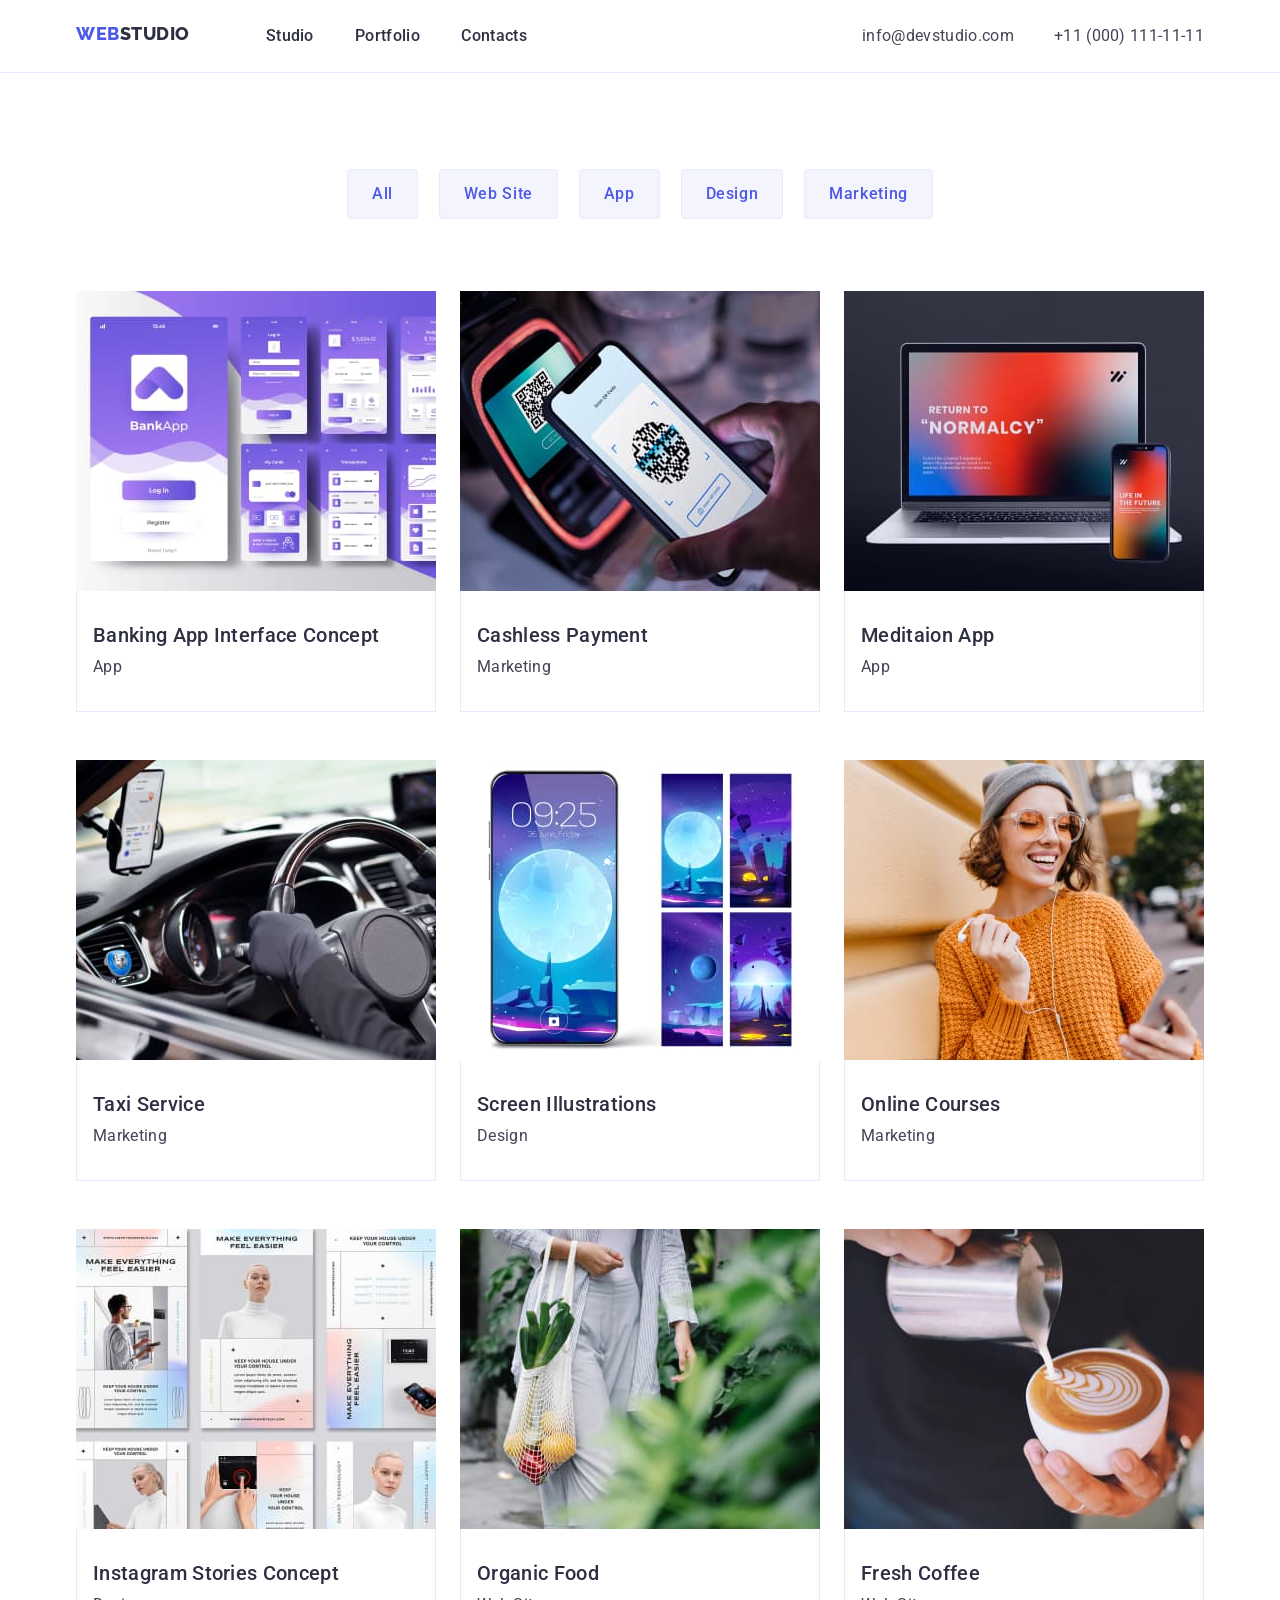
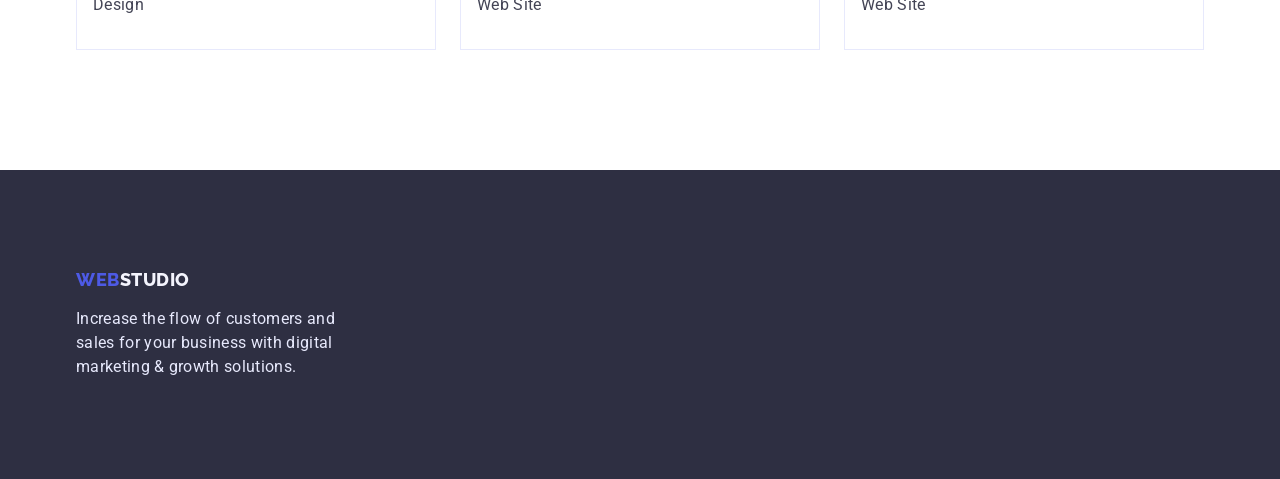
==== portfolio.html @ d08683b4 "Initial commit" ====
<!DOCTYPE html>
<html lang="en">
<head>
    <meta charset="UTF-8">
    <meta http-equiv="X-UA-Compatible" content="IE=edge">
    <meta name="viewport" content="width=device-width, initial-scale=1.0">
    <title>Document</title>
    <link rel="preconnect" href="https://fonts.googleapis.com">
    <link rel="preconnect" href="https://fonts.gstatic.com" crossorigin>
    <link
        href="https://fonts.googleapis.com/css2?family=Montserrat:wght@400;500;600&family=Raleway:wght@800&family=Roboto:wght@400;500;700;900&display=swap"
        rel="stylesheet">
    <link rel="stylesheet" href="https://cdn.jsdelivr.net/npm/modern-normalize@1.1.0/modern-normalize.min.css">
    <link rel="stylesheet" href="./css/style.css">
</head>
<body>
    <header class="header">
        <div class="container">
            <nav class="nav-container">
                <a class="logo" href="./index.html"><span>Web</span>Studio</a>
                <ul class="site-nav list link-container">
                    <li><a class="chapter" href="">Studio</a></li>
                    <li><a class="chapter" href="./portfolio.html">Portfolio</a></li>
                    <li><a class="chapter" href="">Contacts</a></li>
                </ul>
            </nav>
            <address class="contacts">
                <ul class="contacts-container list">
                    <li><a class="mail" href="mailto:info@devstudio.com">info@devstudio.com</a></li>
                    <li><a class="tel" href="tel:+110001111111">+11 (000) 111-11-11</a></li>
                </ul>
            </address>
        </div>
    </header>
    <main>
        <section class="section-portfolio">
            <!--Our projects-->
            <h1 class="visually-hidden">Our projects</h1>
            <ul class="filter list container-btn">
                <li><button class="radio-filter" type="button">All</button></li>
                <li><button class="radio-filter" type="button">Web Site</button></li>
                <li><button class="radio-filter" type="button">App</button></li>
                <li><button class="radio-filter" type="button">Design</button></li>
                <li><button class="radio-filter" type="button">Marketing</button></li>
            </ul>
            <div class="container">  
                <ul  class="reference list works-list">
                    <li class="reference">
                        <a class="reference-item" href="">
                            <img src="./images/banking.jpg" alt="banking app" width="360">
                            <div class="card-content">
                                <h2 class="reference-name">Banking App Interface Concept</h2>
                                <p class="reference-type">App</p>
                            </div>
                        </a>
                    </li>
                    <li class="reference">
                        <a class="reference-item" href="">
                            <img src="./images/payment.jpg" alt="payment with phone" width="360">
                            <div class="card-content">
                                <h2 class="reference-name">Cashless Payment</h2>
                                <p class="reference-type">Marketing</p>
                            </div>
                        </a>
                    </li>
                    <li class="reference">
                        <a class="reference-item" href="">
                            <img src="./images/meditation.jpg" alt="maditation app" width="360">
                            <div class="card-content">
                                <h2 class="reference-name">Meditaion App</h2>
                                <p class="reference-type">App</p>
                            </div>
                        </a>
                    </li>
                    <li class="reference">
                        <a class="reference-item" href="">
                            <img src="./images/taxi.jpg" alt="taxi" width="360">
                            <div class="card-content">
                                <h2 class="reference-name">Taxi Service</h2>
                                <p class="reference-type">Marketing</p>
                            </div>
                        </a>
                    </li>
                    <li class="reference">
                        <a class="reference-item" href="">
                            <img src="./images/screen.jpg" alt="phone screen" width="360">
                            <div class="card-content">
                                <h2 class="reference-name">Screen Illustrations</h2>
                                <p class="reference-type">Design</p>
                            </div>
                        </a>
                    </li>
                    <li class="reference">
                        <a class="reference-item" href="">
                            <img src="./images/courses.jpg" alt="student" width="360">
                            <div class="card-content">
                                <h2 class="reference-name">Online Courses</h2>
                                <p class="reference-type">Marketing</p>
                            </div>
                        </a>
                    </li>
                    <li class="reference">
                        <a class="reference-item" href="">
                            <img src="./images/instagram.jpg" alt="instagram" width="360">
                            <div class="card-content">
                                <h2 class="reference-name">Instagram Stories Concept</h2>
                                <p class="reference-type">Design</p>
                            </div>
                        </a>
                    </li>
                    <li class="reference">
                        <a class="reference-item" href="">
                            <img src="./images/food.jpg" alt="purchase" width="360">
                            <div class="card-content">
                                <h2 class="reference-name">Organic Food</h2>
                                <p class="reference-type">Web Site</p>
                            </div>
                        </a>
                    </li>
                    <li class="reference">
                        <a class="reference-item" href="">
                            <img src="./images/coffee.jpg" alt="cup of coffee" width="360">
                            <div class="card-content">
                                <h2 class="reference-name">Fresh Coffee</h2>
                                <p class="reference-type">Web Site</p>
                            </div>
                        </a>
                    </li>
                </ul>
            </div>
        </section>
    </main>
    <footer class="portfolio-footer">
        <div class="container footer-container">
            <a class="logo footer" href="./index.html"><span>Web</span>Studio</a>
            <p class="footer-text">Increase the flow of customers and sales for your business with digital marketing
                & growth solutions.</p>
        </div>
    </footer>
</body>
</html>
---- css/style.css ----
/* general settings */

html {
    box-sizing: border-box;
}

*,
*::after,
*::before {
    box-sizing: inherit;
}

:root {
    --iris: #4D5AE5;
    --ocean: #404BBF;
    --green: #31D0AA;
    --cloud: #F4F4FD;
    --navy-blue: #2E2F42;
    --slate: #434455;
    --light-slate: #8E8F99;
    --cornflower: #E7E9FC;
    --white: #FFFFFF;
    --navy-blue-modal: #2E2F42;
    --grey: #2E2F42;

    --card-set-gap: 24px;
    --card-set-gap-top: 48px;v
}
body {
    background-color: var(--white);
    color: var(--slate);
    font-family: Roboto, sans-serif;
    letter-spacing: 0.02em;
}
.list {
    padding: 0;
    margin: 0 auto 0 auto;
    list-style-type: none;
}

img {
    display: block;
    min-width: 100%;
    height: auto;
}

.container {
    display: flex;
    margin-left: auto;
    margin-right: auto;
    width: 1158px;
    justify-content: space-between;
    padding-left: 15px;
    padding-right: 15px;
}

/* header */

.header {
    border-bottom: 1px solid var(--cornflower);
    padding-top: 24px;
    padding-bottom: 24px;
}

.logo {
    color: var(--navy-blue);
    font-family: 'Raleway';
    font-weight: 800;
    font-size: 18px;
    line-height: 1.14;
    letter-spacing: 0.03em;
    text-transform: uppercase;
    text-decoration: none;
}
.logo span {
    color: var(--iris);
}
.chapter {
    font-weight: 500;
    font-size: 16px;
    line-height: 1.5;
    color: var(--navy-blue);
    text-decoration: none;
}
.site-nav .chapter:active,
.site-nav .chapter:hover,
.site-nav .chapter:focus {
    color: var(--ocean);
}

.mail, .tel {
    font-style: normal;
    font-weight: 400;
    font-size: 16px;
    line-height: 1.5;
    color: inherit;
    text-decoration: none;
}
.mail:hover,
.mail:focus,
.tel:hover,
.tel:focus {
    color: var(--ocean);
}

.nav-container {
    display: flex;
}

.link-container {
    min-width: 261px;
    display: flex;
    justify-content: space-between;
    margin-left: 76px;
}

.contacts-container {
    display: flex;
    margin-left: auto;
}

.mail {
    margin-right: 40px;
    flex-basis: auto;
}

.tel {
    flex-basis: auto;
}

/* hero */

.hero {
    background: #2E2F42;
    color: var(--white);
    padding-top: 188px;
    padding-bottom: 188px;
}

.hero-container {
    flex-direction: column;
}

.hero-title {
    font-weight: 700;
    font-size: 56px;
    line-height: 1.07;
    text-align: center;
    margin-left: auto;
    margin-right: auto;
    margin-top: 0px;
    margin-bottom: 48px;
}

.hero-button {
    background: #4D5AE5;
    font-weight: 500;
    font-size: 16px;
    line-height: 1.5;
    letter-spacing: 0.04em;
    color: inherit;
    min-width: 169px;
    padding: 16px 32px;
    box-shadow: 0px 4px 4px rgba(0, 0, 0, 0.15);
    border-radius: 4px;
    border: none;
    cursor: pointer;
    align-items: center;
    margin-left: auto;
    margin-right: auto;
}

.hero-button:hover {
    background: var(--ocean);}

/* what we are */

.section {
    padding-top: 120px;
    padding-bottom: 120px;
}

.visually-hidden {
    position: absolute;
    white-space: nowrap;
    width: 1px;
    height: 1px;
    overflow: hidden;
    border: 0;
    padding: 0;
    clip: rect(0 0 0 0);
    clip-path: inset(50%);
    margin: -1px;
}

.section-title {
    margin-top: 0;
    margin-bottom: 72px;
    color: var(--navy-blue);
    font-weight: 700;
    font-size: 36px;
    line-height: 1.11;
    text-align: center;
    letter-spacing: 0.02em;
    text-transform: capitalize;
}

.qualities-list {
    padding-top: 0;
}

.quality-title {
    font-weight: 500;
    font-size: 20px;
    line-height: 1.2;
    color: var(--navy-blue);
    margin-top: 0;
    margin-bottom: 8px;
}
.quality.text {
    font-size: 16px;
    line-height: 1.5;
    margin-top: 0;
    margin-bottom: 0;
}

.qualities-list > .qualities:last-child{
    margin-right: 0;
}

/* What are we doing & Team*/

.products-container {
    flex-direction: column;
}

.products.list {
    display: flex;
    flex-wrap: wrap;
    justify-content: space-between;
    margin-left: calc(-1 * var(--card-set-gap));
    margin-top: calc(-1 * var(--card-set-gap));
}

.products-item {
    flex-basis: calc(100% / 3 - var(--card-set-gap));

    outline-offset: 1px solid var(--cornflower);
    margin-left: var(--card-set-gap);
    margin-top: var(--card-set-gap);
}

/* our team */

.team {
    margin-top: 120px;
}

.team-container {
    flex-direction: column;
    padding-top: 120px;
    padding-bottom: 120px;
}

.team.list {
    display: flex;
    justify-content: space-between;
    margin-left: calc(-1 * var(--card-set-gap));
    margin-top: calc(-1 * var(--card-set-gap-top));
}

.member {
    margin-left: var(--card-set-gap);
    margin-top: var(--card-set-gap-top);
    background-color: var(--white);
    flex-basis: calc(100% / 4 - var(--card-set-gap));
    box-shadow: 0px 1px 6px rgba(46, 47, 66, 0.08),
        0px 1px 1px rgba(46, 47, 66, 0.16), 0px 2px 1px rgba(46, 47, 66, 0.08);
    border-radius: 0px 0px 4px 4px;
}

.name {
    margin-top: 0;
    margin-bottom: 8px;
    color: var(--navy-blue);
    font-weight: 500;
    font-size: 20px;
    line-height: 1.2;
    letter-spacing: 0.02em;
    text-align: center;
}

.profession {
    margin-top: 0;
    margin-bottom: 0;
    text-align: center;
    font-size: 16px;
    line-height: 1.5;
}


/* footer */

.footer-text {
    padding-top: 0;
    padding-bottom: 0;
    margin-top: 16;
    margin-bottom: 0;
    color: var(--cornflower);
    font-size: 16px;
    line-height: 1.5;
    letter-spacing: 0.02em;
    width: 264px;
}

.footer-container {
    flex-direction: column;
    justify-content: space-around;
    flex-basis: auto;
}

.main-footer,
.portfolio-footer {
    background: #2E2F42;
    padding-top: 100px;
    padding-bottom: 100px;
}
.logo.footer {
    color: var(--cloud);
}

/* portfolio */

.section-portfolio {
    padding-top: 96px;
    padding-bottom: 120px;
}

/* portfolio filter */

.radio-filter {
    display: inline-block;
    padding: 12px 24px;
    font-family: inherit;
    font-weight: 500;
    line-height: 1.5;
    text-align: center;
    letter-spacing: 0.04em;
    color: var(--iris);
    background: var(--cloud);
    cursor: pointer;
    align-items: center;
    text-align: center;
    border: 1px solid #e7e9fc;
    border-radius: 4px;
}

.radio-filter:hover,
.radio-filter:focus {
    color: var(--white);
    background-color: var(--ocean);
}

/* our projects */

.container-btn {
    display: flex;
    justify-content: space-between;
    margin-left: auto;
    margin-right: auto;
    width: 586px;
    margin-bottom: 72px;
}

.reference-item {
    text-decoration: none;
    color: inherit;
}

.card-content {
    border: 1px solid var(--cornflower);
    border-top: hidden;
    padding: 32px 16px;
}

.reference-name {
    font-weight: 500;
    font-size: 20px;
    line-height: 1.2;
    color: var(--navy-blue);
    margin-top: 0;
    margin-bottom: 8px;
}

.reference-type {
    font-size: 16px;
    line-height: 1.5;
    margin-top: 0;
    margin-bottom: 0;
}

.works-list {
    display: flex;
    flex-wrap: wrap;
    justify-content: space-between;
    margin-left: calc(-1 * var(--card-set-gap));
    margin-top: calc(-1 * var(--card-set-gap-top));
}

.works-list>.reference {
    flex-basis: calc(100% / 3 - var(--card-set-gap));

    margin-left: var(--card-set-gap);
    margin-top: var(--card-set-gap-top);
}
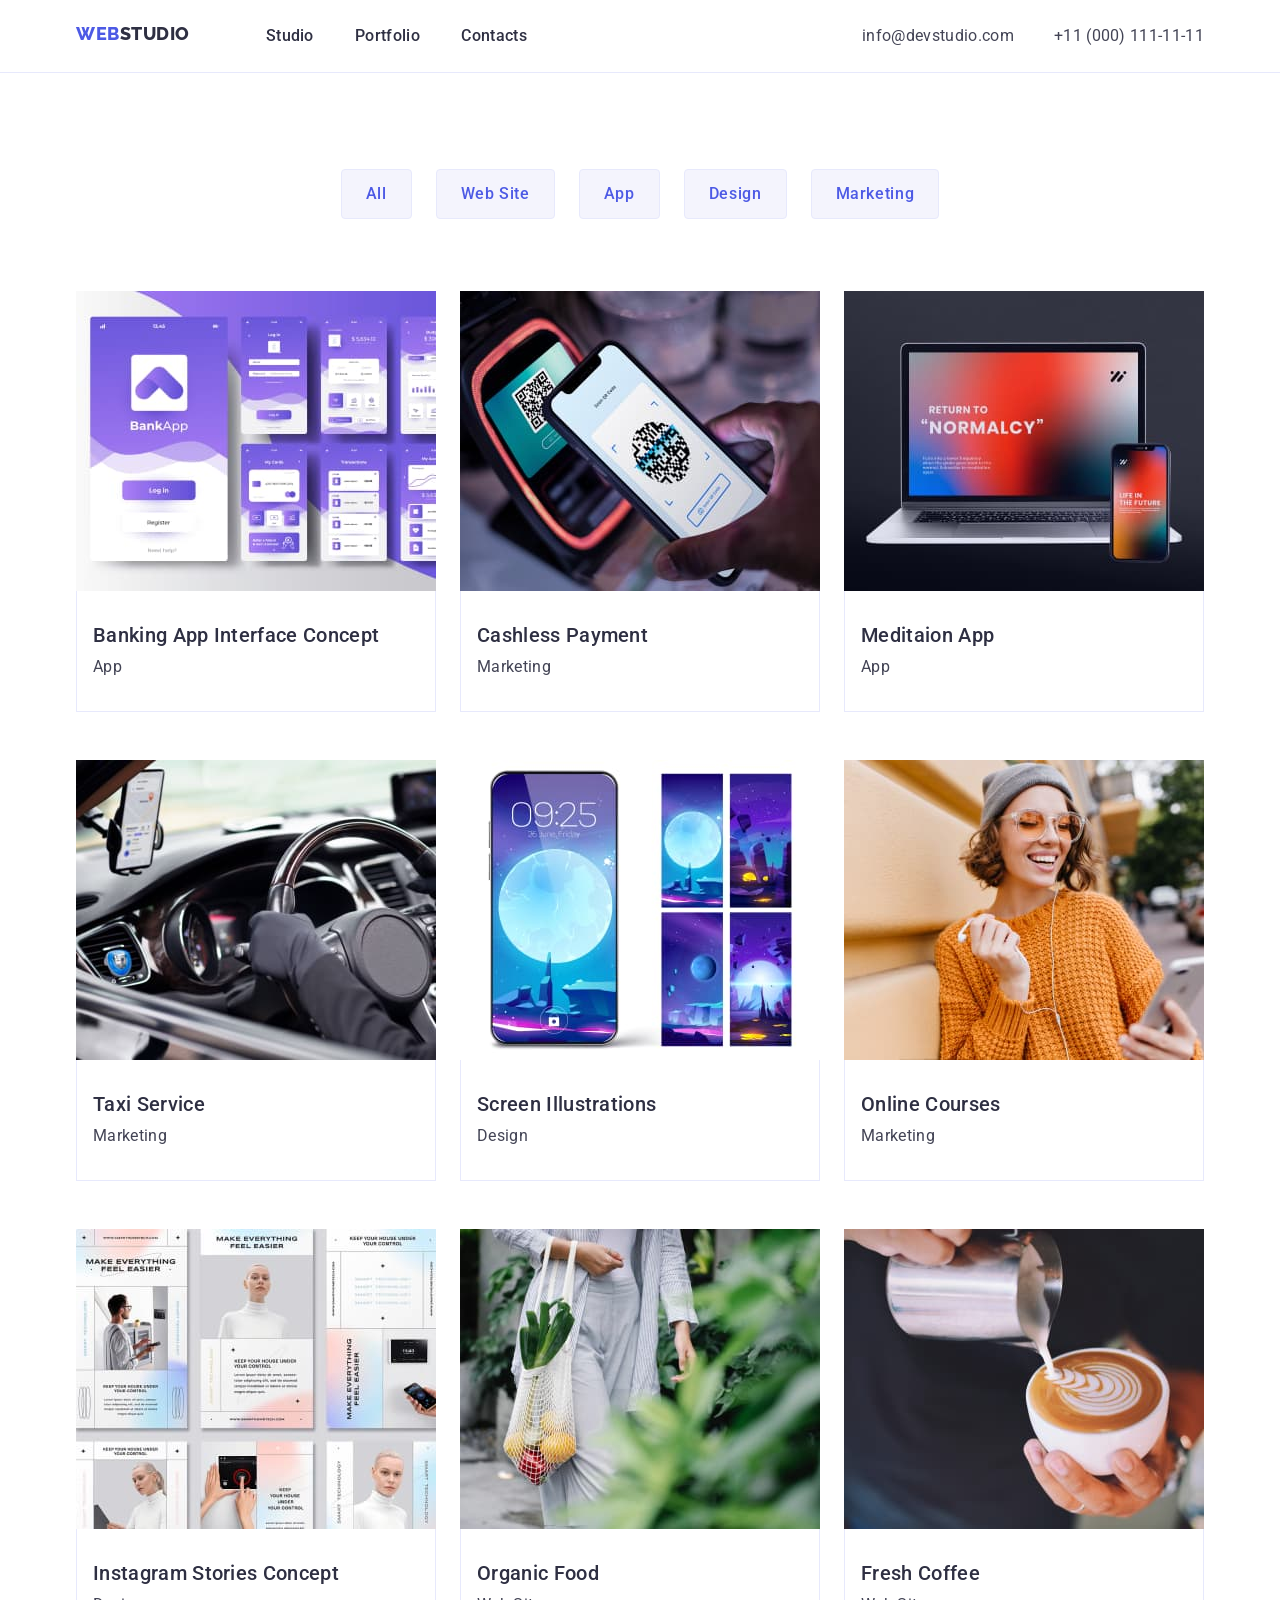
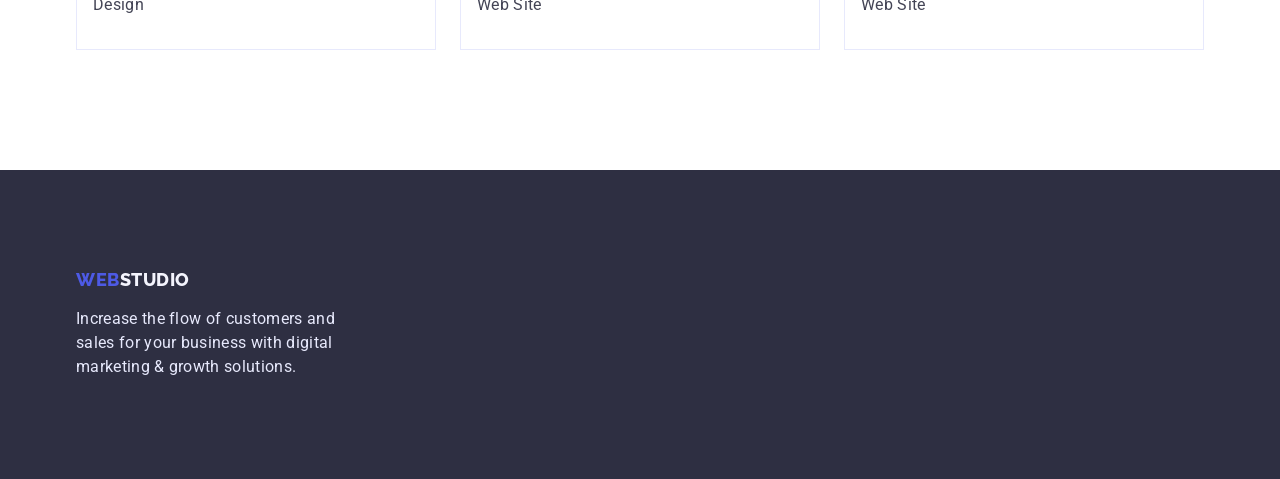
==== commit 7523aca1: "HW3 update" ====
--- a/portfolio.html
+++ b/portfolio.html
@@ -15,7 +15,7 @@
 </head>
 <body>
     <header class="header">
-        <div class="container">
+        <div class="container  style">
             <nav class="nav-container">
                 <a class="logo" href="./index.html"><span>Web</span>Studio</a>
                 <ul class="site-nav list link-container">
--- a/css/style.css
+++ b/css/style.css
@@ -45,13 +45,17 @@
 }
 
 .container {
-    display: flex;
     margin-left: auto;
     margin-right: auto;
     width: 1158px;
-    justify-content: space-between;
     padding-left: 15px;
     padding-right: 15px;
+    
+    justify-content: space-between;
+}
+
+.style {
+    display: flex;
 }
 
 /* header */
@@ -135,6 +139,7 @@
     color: var(--white);
     padding-top: 188px;
     padding-bottom: 188px;
+    text-align: center;
 }
 
 .hero-container {
@@ -150,6 +155,7 @@
     margin-right: auto;
     margin-top: 0px;
     margin-bottom: 48px;
+    width: 494px;
 }
 
 .hero-button {
@@ -177,7 +183,7 @@
 
 .section {
     padding-top: 120px;
-    padding-bottom: 120px;
+    display: flex;
 }
 
 .visually-hidden {
@@ -193,6 +199,10 @@
     margin: -1px;
 }
 
+.main-qualities {
+    display: flex;
+}
+
 .section-title {
     margin-top: 0;
     margin-bottom: 72px;
@@ -207,6 +217,13 @@
 
 .qualities-list {
     padding-top: 0;
+    margin: 0;
+    display: flex;
+    gap: 24px;
+}
+
+.quality-item {
+    max-width: 264px;
 }
 
 .quality-title {
@@ -252,13 +269,12 @@
 
 /* our team */
 
-.team {
-    margin-top: 120px;
+.team.section {
+    background-color: var(--cloud);
 }
 
 .team-container {
     flex-direction: column;
-    padding-top: 120px;
     padding-bottom: 120px;
 }
 
@@ -279,6 +295,10 @@
     border-radius: 0px 0px 4px 4px;
 }
 
+.member-item {
+    padding: 32px 16px;
+}
+
 .name {
     margin-top: 0;
     margin-bottom: 8px;
@@ -365,10 +385,8 @@
 
 .container-btn {
     display: flex;
-    justify-content: space-between;
-    margin-left: auto;
-    margin-right: auto;
-    width: 586px;
+    justify-content:center;
+    gap: 24px;
     margin-bottom: 72px;
 }
 
